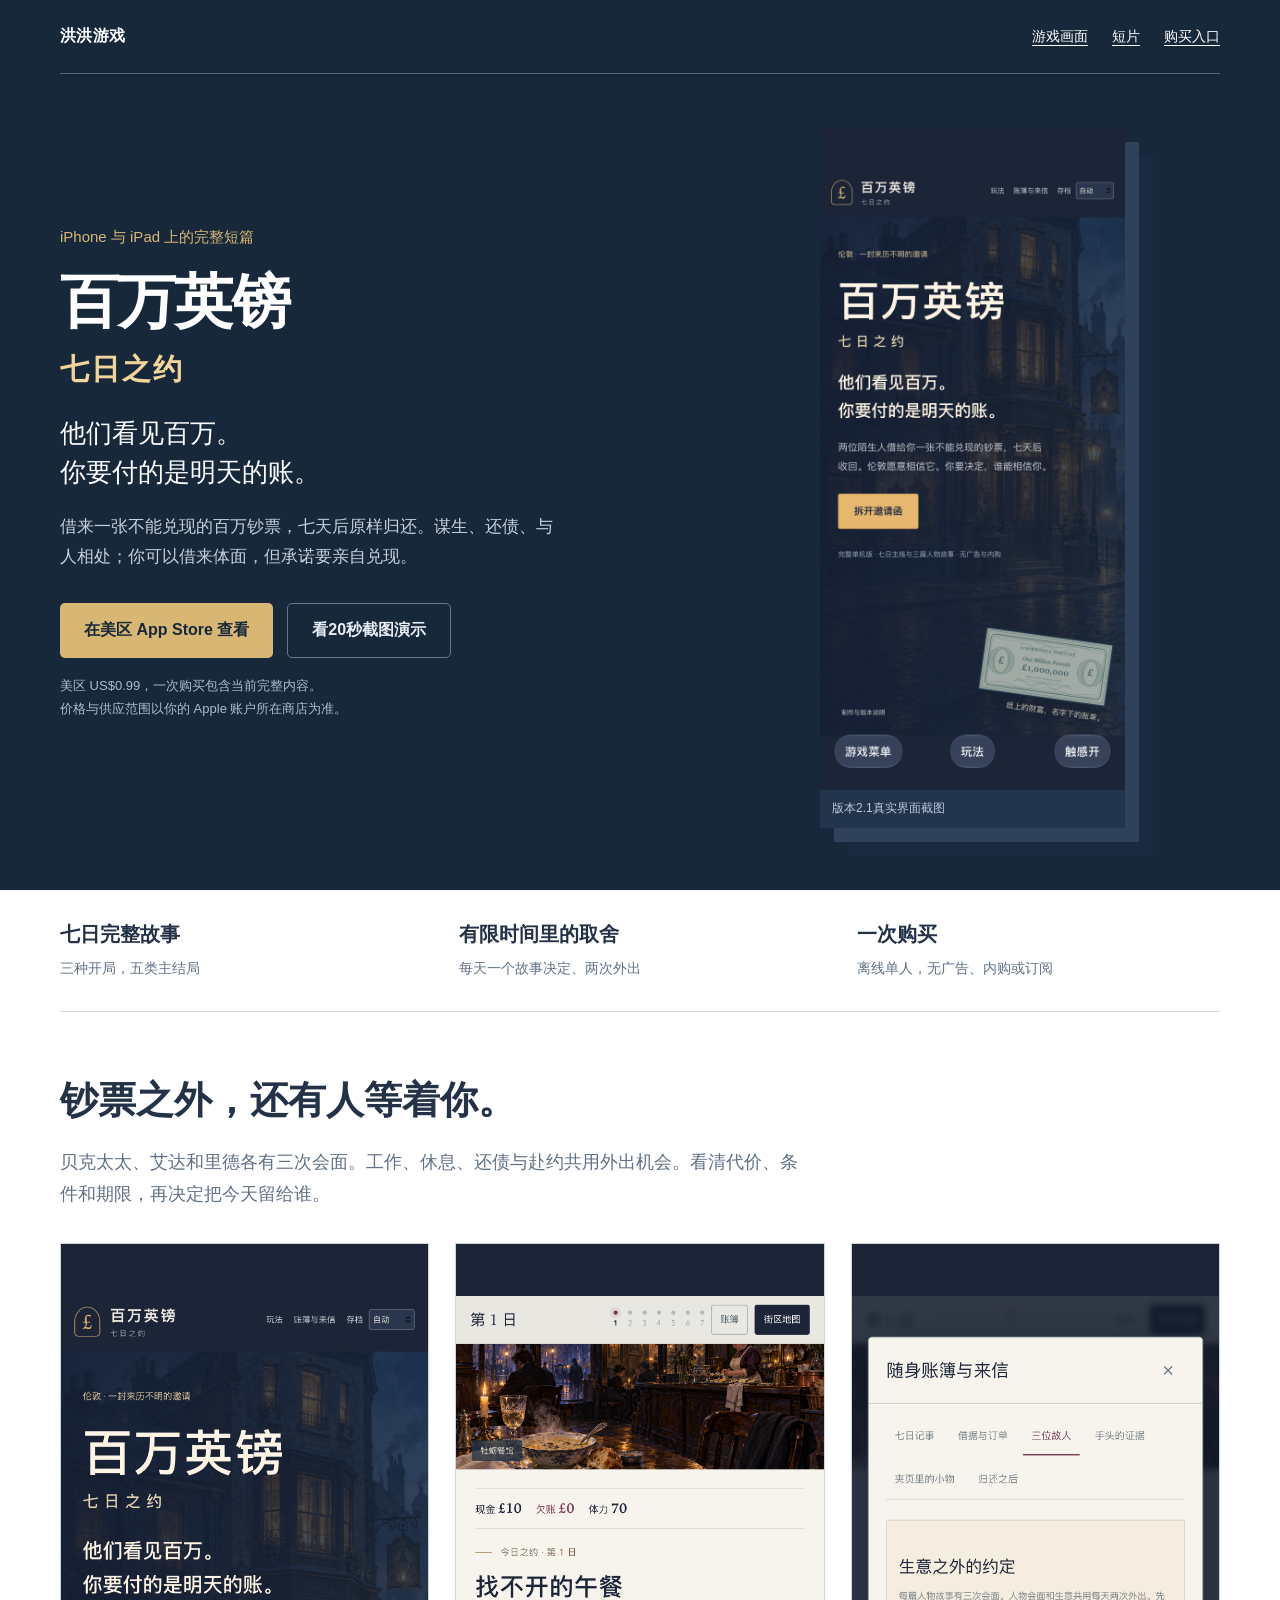
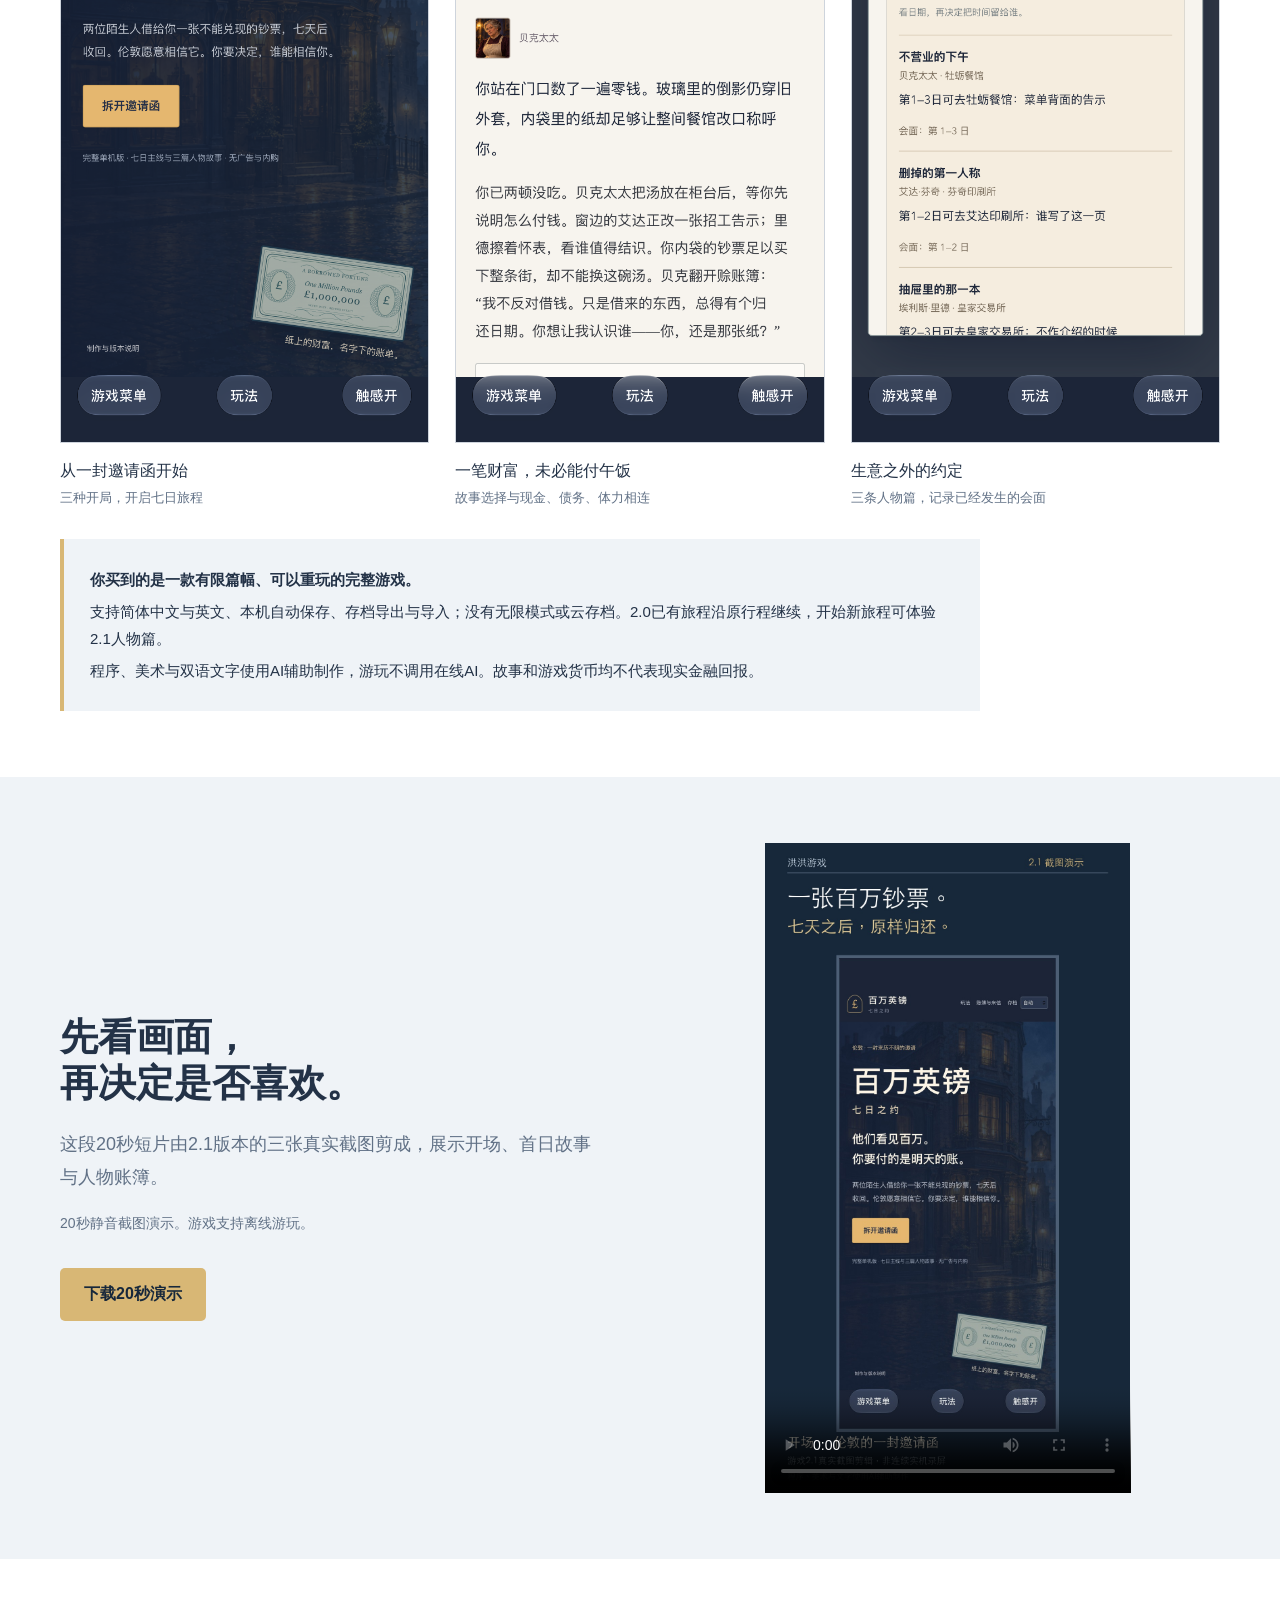
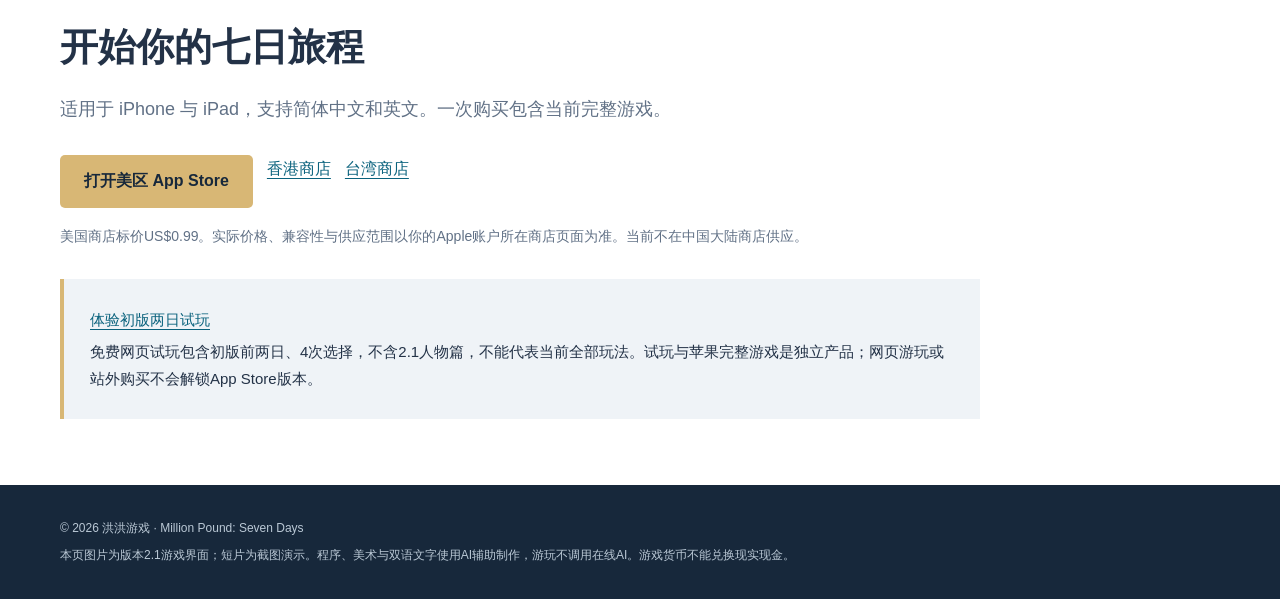
==== games/million-pound/index.html @ 84ee8b52 "Add Chinese Million Pound product page and screenshot demo" ====
<!doctype html><html lang="zh-CN"><head><meta charset="utf-8"><meta name="viewport" content="width=device-width,initial-scale=1"><meta name="description" content="百万英镑：七日之约2.1。借来一笔财富，用七天兑现承诺。完整离线买断，中英双语。"><title>百万英镑：七日之约｜七天兑现你的承诺</title><style>
:root{--ink:#17283b;--night:#22354c;--paper:#fff;--mist:#eff3f7;--gold:#d8b775;--text:#233247;--muted:#617186;--line:#cbd5df;--blue:#17627d}
*{box-sizing:border-box}html{scroll-behavior:smooth}body{margin:0;color:var(--text);font-family:"PingFang SC","Microsoft YaHei",sans-serif;line-height:1.8;background:var(--paper)}a{color:#0a627d;text-underline-offset:4px}button,a,input,summary{outline-offset:5px}button:focus-visible,a:focus-visible,input:focus-visible,summary:focus-visible{outline:3px solid #d09c31}button{cursor:pointer;font:inherit}.wrap{width:min(1160px,calc(100% - 56px));margin:auto}.mast{background:var(--ink);color:#fff}.top{display:flex;justify-content:space-between;align-items:center;padding:22px 0;border-bottom:1px solid #556375}.brand{font-weight:700;letter-spacing:.02em}.top a{color:#fff;font-size:14px;margin-left:24px}.hero{display:grid;grid-template-columns:1.1fr .9fr;align-items:center;gap:60px;padding:54px 0 62px}.hero-copy{max-width:610px}.version{font-size:15px;color:var(--gold);margin:0 0 18px}h1,h2{font-family:"Songti SC","STSong",Georgia,serif;line-height:1.2;font-weight:650}h1{font-size:clamp(42px,4.6vw,66px);letter-spacing:-.03em;margin:0 0 26px}h1 .sub{display:block;font-size:.5em;margin-top:14px;letter-spacing:.07em;color:#f1d49a}.hook{font-size:26px;line-height:1.5;max-width:19em;margin:0 0 20px}.lead{color:#c6d0db;max-width:29em;font-size:17px}.actions{display:flex;gap:14px;flex-wrap:wrap;margin:30px 0 16px}.button{display:inline-flex;align-items:center;justify-content:center;background:var(--gold);color:#17283b;padding:12px 24px;border:0;border-radius:5px;text-decoration:none;font-weight:650}.button.secondary{color:#e7edf5;background:transparent;border:1px solid #68778a}.buy-note{font-size:13px;color:#acbccd}.hero-image{justify-self:center;width:min(100%,305px);margin:0;box-shadow:14px 14px 0 #30425b,28px 28px 0 #1a2b41}.hero-image img{display:block;width:100%;height:auto}.hero-image figcaption{font-size:12px;color:#bbcad9;background:var(--night);padding:8px 12px}.summary{display:grid;grid-template-columns:repeat(3,1fr);border-bottom:1px solid var(--line);padding:26px 0;gap:36px}.summary b{font-size:20px}.summary p{margin:4px 0;color:var(--muted);font-size:14px}section{padding:66px 0}h2{font-size:38px;margin:0 0 22px}h3{font-size:20px;line-height:1.5}.intro{max-width:740px;font-size:18px;color:var(--muted)}.gallery{display:grid;grid-template-columns:repeat(3,1fr);gap:26px;margin-top:32px}.gallery figure{margin:0}.gallery img{width:100%;height:auto;display:block;border:1px solid #ced4dc}.gallery figcaption{font-size:16px;margin-top:14px}.gallery small{display:block;color:var(--muted);font-size:13px}.limits{margin-top:30px;padding:22px 26px;border-left:4px solid var(--gold);background:var(--mist);font-size:15px;max-width:920px}.limits p{margin:5px 0}.film{background:var(--mist)}.film-grid{display:grid;grid-template-columns:1fr 1fr;gap:70px;align-items:center}.film video{display:block;max-height:650px;width:auto;max-width:100%;margin:auto;background:var(--ink)}.film .button{margin-top:18px}.small{font-size:14px;color:var(--muted)}.catalog-grid{display:grid;grid-template-columns:repeat(3,1fr);gap:26px;margin-top:32px}.catalog-item{padding:0 0 24px;border-bottom:1px solid var(--line);display:flex;flex-direction:column;justify-content:space-between}.catalog-item h3{margin:12px 0 3px}.catalog-item p{font-size:14px;margin:7px 0}.catalog-item .official{font-size:12px;color:var(--muted);min-height:22px}.catalog-item footer{font-size:13px;margin-top:10px}.status{display:inline-block;padding:2px 9px;font-size:12px;border-radius:3px}.buy{background:#e3f2ed;color:#215946}.review{background:#f5eedc;color:#705218}.blocked{background:#f0e8e8;color:#804747}.muted{color:var(--muted)}.boundary{font-size:13px;color:var(--muted);margin-top:24px}.desk{background:#eef2f6;padding:0}.desk>summary{padding:30px 0;list-style:none;border-top:1px solid var(--line);border-bottom:1px solid var(--line);cursor:pointer}.desk>summary .wrap{display:flex;justify-content:space-between;align-items:center;gap:30px}.desk>summary b{font-size:22px}.desk>summary span{color:var(--muted);font-size:14px}.desk[open]>summary{background:#e4ebf1}.desk-content{padding:44px 0}.desk-content h2{font-size:30px;margin-top:36px}.tablewrap{overflow:auto}table{border-collapse:collapse;width:100%;background:#fff;font-size:14px}th{text-align:left;background:#dce5ed;padding:13px}td{padding:15px 13px;border-bottom:1px solid #d9e0e7;vertical-align:top}td p{margin:5px 0 0}td small{color:var(--muted);white-space:nowrap}input[type=checkbox]{width:20px;height:20px;accent-color:var(--blue)}.post{margin-top:30px;padding:24px;background:#fff}.post h3{margin:0 0 12px}.post-grid{display:grid;grid-template-columns:1fr 1fr;gap:25px}.copy-heading{display:flex;justify-content:space-between;align-items:center;margin-bottom:10px}.copy{font-size:13px;padding:5px 12px;background:#fff;border:1px solid #a9b9c9;border-radius:3px}.post textarea{resize:vertical;width:100%;min-height:340px;font:14px/1.7 "PingFang SC",sans-serif;border:1px solid #d3dde6;padding:15px;color:var(--text);background:#fafcfd}.downloads{display:flex;gap:16px;flex-wrap:wrap}.data-note{font-size:14px;padding:18px 22px;background:#fff;border-left:4px solid #7896b1}.site-footer{padding:28px 0;background:var(--ink);color:#bac8d5;font-size:12px}.site-footer p{margin:5px 0}.site-footer a{color:#e4c585}.toast{position:fixed;bottom:20px;left:50%;transform:translateX(-50%);background:#142337;color:#fff;padding:10px 22px;border-radius:5px;box-shadow:0 4px 20px #0003;display:none;z-index:10}
@media(max-width:850px){.hero{gap:32px}.hero-image{width:240px}.gallery{gap:16px}.catalog-grid{grid-template-columns:repeat(2,1fr)}.film-grid{gap:28px}.top a{margin-left:14px}}
@media(max-width:620px){.wrap{width:calc(100% - 34px)}.top{align-items:flex-start;gap:15px}.top nav{display:flex;gap:10px;flex-wrap:wrap;justify-content:flex-end}.top a{margin:0;font-size:12px}.brand{font-size:14px;white-space:nowrap}.hero{display:block;padding-top:36px}.hero-image{margin:32px auto 0;width:240px}.hook{font-size:23px}.summary{grid-template-columns:1fr;gap:17px;padding:23px 0}.summary div{display:flex;align-items:baseline;gap:15px}.summary b{font-size:17px;min-width:110px}.summary p{margin:0}.gallery{display:flex;overflow-x:auto;scroll-snap-type:x mandatory;padding-bottom:10px}.gallery figure{min-width:78%;scroll-snap-align:center}.film-grid{display:block}.film video{max-height:580px;margin-top:28px}.catalog-grid{grid-template-columns:1fr}.post-grid{grid-template-columns:1fr}.post{padding:17px}.desk>summary .wrap{display:block}.desk>summary span{display:block;margin-top:8px}section{padding:45px 0}h2{font-size:31px}.intro{font-size:16px}th,td{padding:11px;min-width:120px}th:first-child,td:first-child{min-width:40px}.post textarea{min-height:360px}}
@media(prefers-reduced-motion:reduce){html{scroll-behavior:auto}}
</style></head><body>
<header class="mast"><div class="wrap"><div class="top"><div class="brand">洪洪游戏</div><nav aria-label="页面导航"><a href="#story">游戏画面</a><a href="#film">短片</a><a href="#purchase">购买入口</a></nav></div><div class="hero"><div class="hero-copy"><p class="version">iPhone 与 iPad 上的完整短篇</p><h1>百万英镑<span class="sub">七日之约</span></h1><p class="hook">他们看见百万。<br>你要付的是明天的账。</p><p class="lead">借来一张不能兑现的百万钞票，七天后原样归还。谋生、还债、与人相处；你可以借来体面，但承诺要亲自兑现。</p><div class="actions"><a class="button" href="https://apps.apple.com/us/app/million-pound-seven-days/id6824125073" target="_blank" rel="noopener">在美区 App Store 查看</a><a class="button secondary" href="#film">看20秒截图演示</a></div><p class="buy-note">美区 US$0.99，一次购买包含当前完整内容。<br>价格与供应范围以你的 Apple 账户所在商店为准。</p></div><figure class="hero-image"><img src="assets/iphone-max-2.1-start-zh.png" alt="百万英镑七日之约2.1的中文开场界面"><figcaption>版本2.1真实界面截图</figcaption></figure></div></div></header>
<div class="wrap"><div class="summary"><div><b>七日完整故事</b><p>三种开局，五类主结局</p></div><div><b>有限时间里的取舍</b><p>每天一个故事决定、两次外出</p></div><div><b>一次购买</b><p>离线单人，无广告、内购或订阅</p></div></div></div>
<main><section id="story"><div class="wrap"><h2>钞票之外，还有人等着你。</h2><p class="intro">贝克太太、艾达和里德各有三次会面。工作、休息、还债与赴约共用外出机会。看清代价、条件和期限，再决定把今天留给谁。</p><div class="gallery"><figure><a href="assets/iphone-max-2.1-start-zh.png" target="_blank" rel="noopener"><img src="assets/iphone-max-2.1-start-zh.png" alt="从一封邀请函开始"></a><figcaption>从一封邀请函开始<small>三种开局，开启七日旅程</small></figcaption></figure><figure><a href="assets/iphone-max-2.1-gameplay-zh.png" target="_blank" rel="noopener"><img src="assets/iphone-max-2.1-gameplay-zh.png" alt="一笔财富，未必能付午饭"></a><figcaption>一笔财富，未必能付午饭<small>故事选择与现金、债务、体力相连</small></figcaption></figure><figure><a href="assets/iphone-max-2.1-personal-zh.png" target="_blank" rel="noopener"><img src="assets/iphone-max-2.1-personal-zh.png" alt="生意之外的约定"></a><figcaption>生意之外的约定<small>三条人物篇，记录已经发生的会面</small></figcaption></figure></div><div class="limits"><p><strong>你买到的是一款有限篇幅、可以重玩的完整游戏。</strong></p><p>支持简体中文与英文、本机自动保存、存档导出与导入；没有无限模式或云存档。2.0已有旅程沿原行程继续，开始新旅程可体验2.1人物篇。</p><p>程序、美术与双语文字使用AI辅助制作，游玩不调用在线AI。故事和游戏货币均不代表现实金融回报。</p></div></div></section>
<section class="film" id="film"><div class="wrap film-grid"><div><h2>先看画面，<br>再决定是否喜欢。</h2><p class="intro">这段20秒短片由2.1版本的三张真实截图剪成，展示开场、首日故事与人物账簿。</p><p class="small">20秒静音截图演示。游戏支持离线游玩。</p><a class="button" href="screenshot-demo.mp4" download>下载20秒演示</a></div><video controls playsinline preload="metadata" poster="assets/video-poster.jpg" aria-label="百万英镑七日之约20秒截图演示"><source src="screenshot-demo.mp4" type="video/mp4">浏览器不支持视频，可使用下载链接。</video></div></section>
<section id="purchase"><div class="wrap"><h2>开始你的七日旅程</h2><p class="intro">适用于 iPhone 与 iPad，支持简体中文和英文。一次购买包含当前完整游戏。</p><div class="actions"><a class="button" href="https://apps.apple.com/us/app/million-pound-seven-days/id6824125073" target="_blank" rel="noopener">打开美区 App Store</a><a href="https://apps.apple.com/hk/app/million-pound-seven-days/id6824125073" target="_blank" rel="noopener">香港商店</a><a href="https://apps.apple.com/tw/app/million-pound-seven-days/id6824125073" target="_blank" rel="noopener">台湾商店</a></div><p class="small">美国商店标价US$0.99。实际价格、兼容性与供应范围以你的Apple账户所在商店页面为准。当前不在中国大陆商店供应。</p><div class="limits"><p><a href="https://a3152557994-ship-it.itch.io/million-pound-seven-days" target="_blank" rel="noopener">体验初版两日试玩</a></p><p>免费网页试玩包含初版前两日、4次选择，不含2.1人物篇，不能代表当前全部玩法。试玩与苹果完整游戏是独立产品；网页游玩或站外购买不会解锁App Store版本。</p></div></div></section></main><footer class="site-footer"><div class="wrap"><p>© 2026 洪洪游戏 · Million Pound: Seven Days</p><p>本页图片为版本2.1游戏界面；短片为截图演示。程序、美术与双语文字使用AI辅助制作，游玩不调用在线AI。游戏货币不能兑换现实现金。</p></div></footer></body></html>
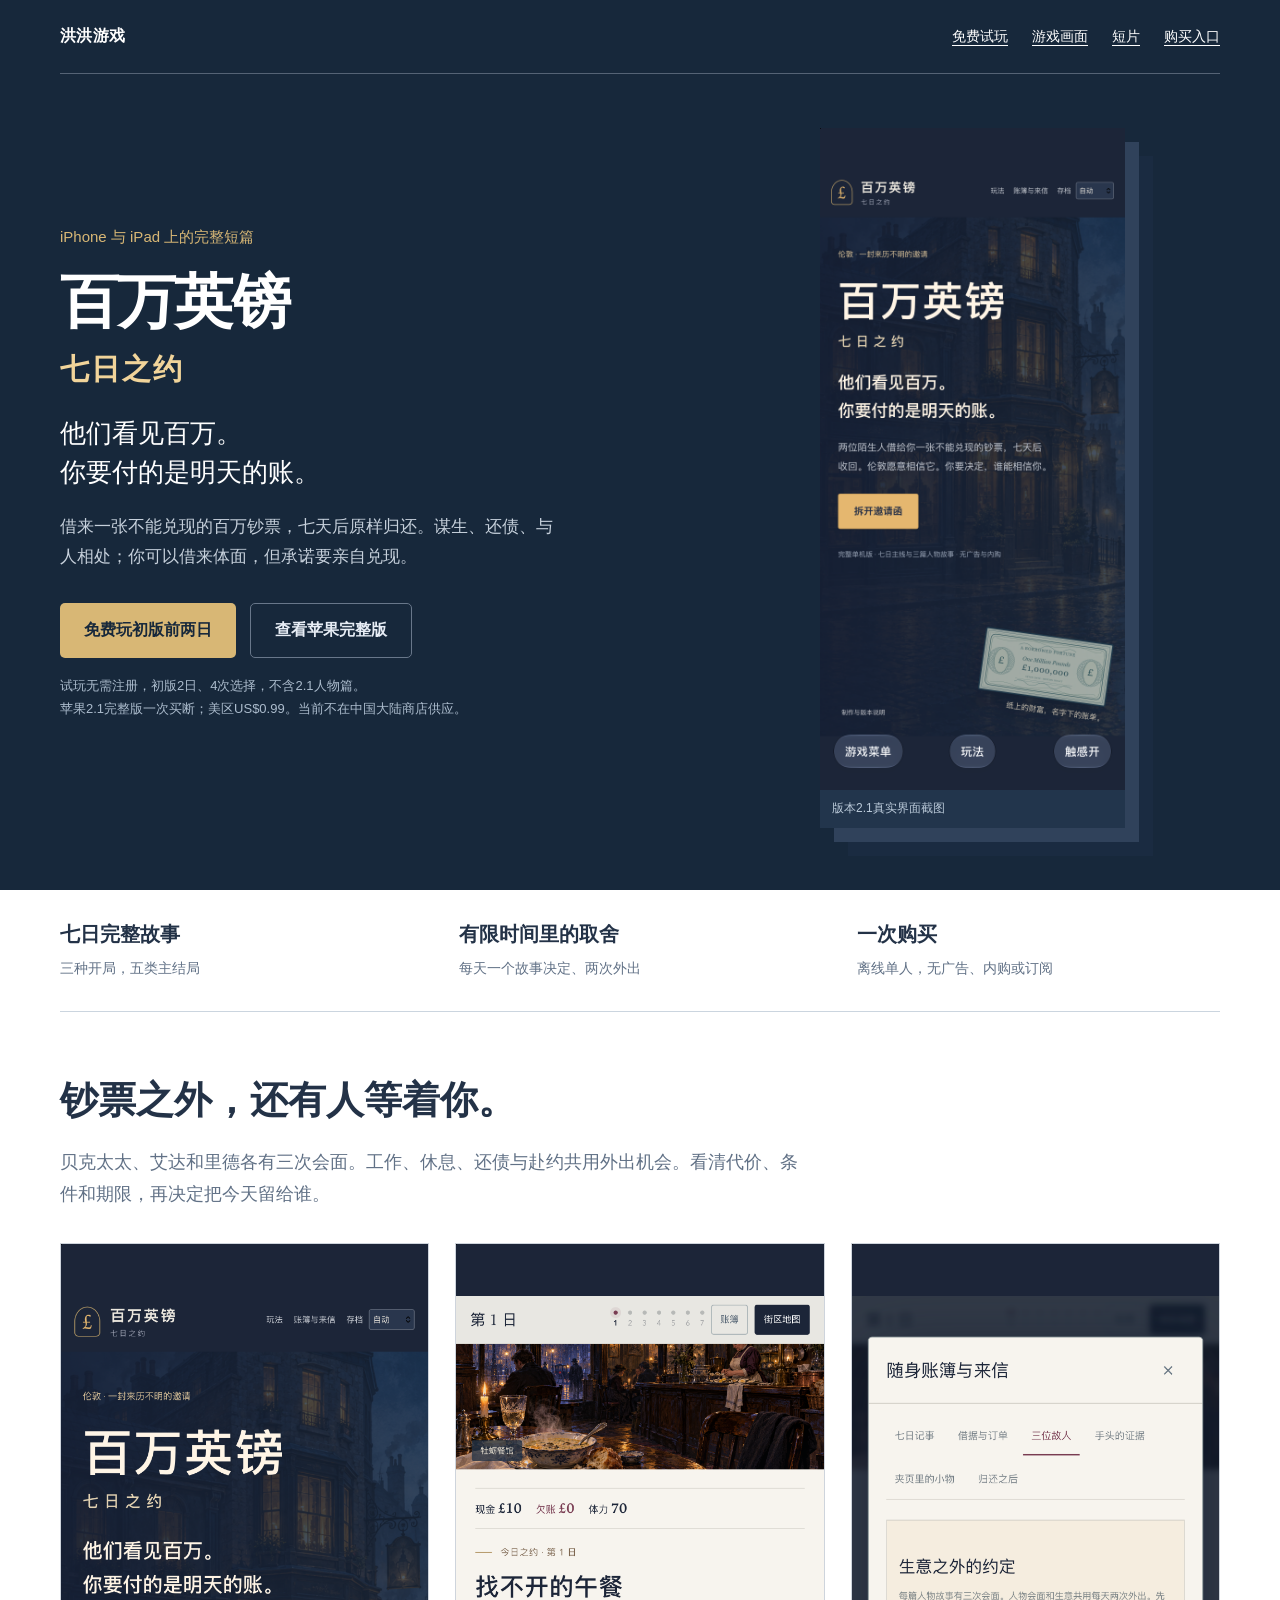
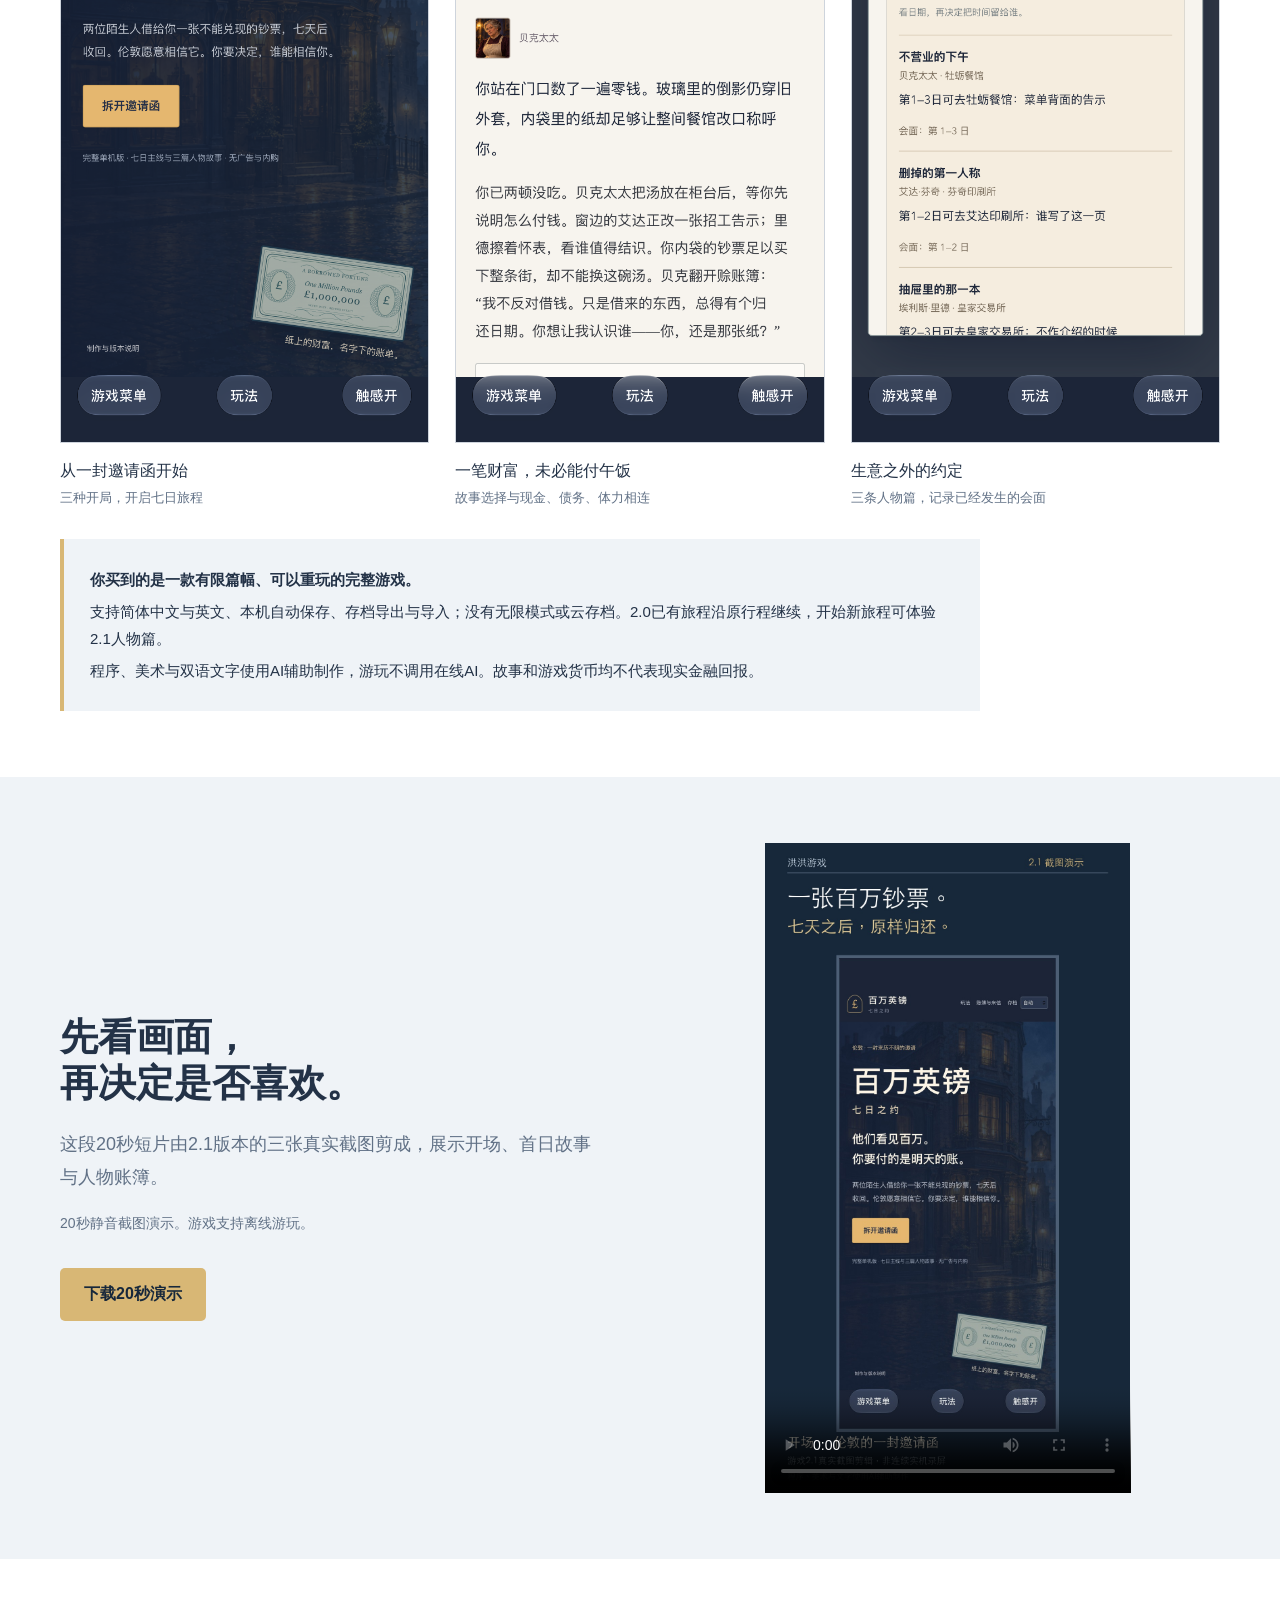
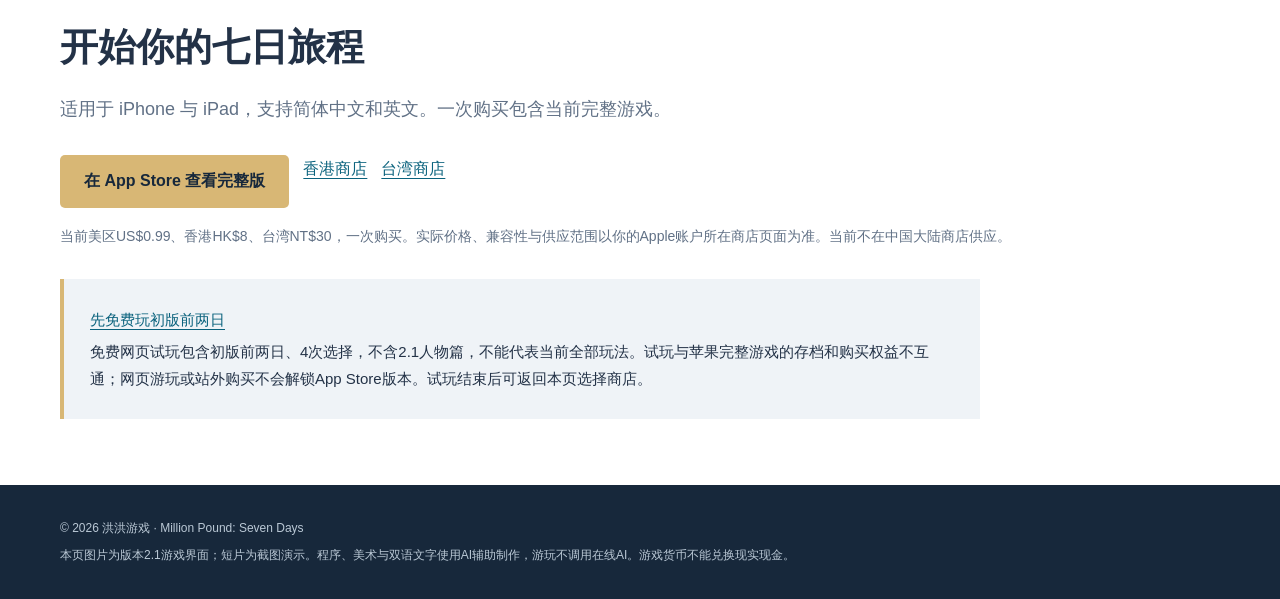
==== commit 0d6af427: "Connect limited Million Pound demo to attributed App Store purchase path" ====
--- a/games/million-pound/index.html
+++ b/games/million-pound/index.html
@@ -5,8 +5,22 @@
 @media(max-width:620px){.wrap{width:calc(100% - 34px)}.top{align-items:flex-start;gap:15px}.top nav{display:flex;gap:10px;flex-wrap:wrap;justify-content:flex-end}.top a{margin:0;font-size:12px}.brand{font-size:14px;white-space:nowrap}.hero{display:block;padding-top:36px}.hero-image{margin:32px auto 0;width:240px}.hook{font-size:23px}.summary{grid-template-columns:1fr;gap:17px;padding:23px 0}.summary div{display:flex;align-items:baseline;gap:15px}.summary b{font-size:17px;min-width:110px}.summary p{margin:0}.gallery{display:flex;overflow-x:auto;scroll-snap-type:x mandatory;padding-bottom:10px}.gallery figure{min-width:78%;scroll-snap-align:center}.film-grid{display:block}.film video{max-height:580px;margin-top:28px}.catalog-grid{grid-template-columns:1fr}.post-grid{grid-template-columns:1fr}.post{padding:17px}.desk>summary .wrap{display:block}.desk>summary span{display:block;margin-top:8px}section{padding:45px 0}h2{font-size:31px}.intro{font-size:16px}th,td{padding:11px;min-width:120px}th:first-child,td:first-child{min-width:40px}.post textarea{min-height:360px}}
 @media(prefers-reduced-motion:reduce){html{scroll-behavior:auto}}
 </style></head><body>
-<header class="mast"><div class="wrap"><div class="top"><div class="brand">洪洪游戏</div><nav aria-label="页面导航"><a href="#story">游戏画面</a><a href="#film">短片</a><a href="#purchase">购买入口</a></nav></div><div class="hero"><div class="hero-copy"><p class="version">iPhone 与 iPad 上的完整短篇</p><h1>百万英镑<span class="sub">七日之约</span></h1><p class="hook">他们看见百万。<br>你要付的是明天的账。</p><p class="lead">借来一张不能兑现的百万钞票，七天后原样归还。谋生、还债、与人相处；你可以借来体面，但承诺要亲自兑现。</p><div class="actions"><a class="button" href="https://apps.apple.com/us/app/million-pound-seven-days/id6824125073" target="_blank" rel="noopener">在美区 App Store 查看</a><a class="button secondary" href="#film">看20秒截图演示</a></div><p class="buy-note">美区 US$0.99，一次购买包含当前完整内容。<br>价格与供应范围以你的 Apple 账户所在商店为准。</p></div><figure class="hero-image"><img src="assets/iphone-max-2.1-start-zh.png" alt="百万英镑七日之约2.1的中文开场界面"><figcaption>版本2.1真实界面截图</figcaption></figure></div></div></header>
+<header class="mast"><div class="wrap"><div class="top"><div class="brand">洪洪游戏</div><nav aria-label="页面导航"><a data-demo href="demo/">免费试玩</a><a href="#story">游戏画面</a><a href="#film">短片</a><a href="#purchase">购买入口</a></nav></div><div class="hero"><div class="hero-copy"><p class="version">iPhone 与 iPad 上的完整短篇</p><h1>百万英镑<span class="sub">七日之约</span></h1><p class="hook">他们看见百万。<br>你要付的是明天的账。</p><p class="lead">借来一张不能兑现的百万钞票，七天后原样归还。谋生、还债、与人相处；你可以借来体面，但承诺要亲自兑现。</p><div class="actions"><a class="button" data-demo href="demo/">免费玩初版前两日</a><a class="button secondary" href="#purchase">查看苹果完整版</a></div><p class="buy-note">试玩无需注册，初版2日、4次选择，不含2.1人物篇。<br>苹果2.1完整版一次买断；美区US$0.99。当前不在中国大陆商店供应。</p></div><figure class="hero-image"><img src="assets/iphone-max-2.1-start-zh.png" alt="百万英镑七日之约2.1的中文开场界面"><figcaption>版本2.1真实界面截图</figcaption></figure></div></div></header>
 <div class="wrap"><div class="summary"><div><b>七日完整故事</b><p>三种开局，五类主结局</p></div><div><b>有限时间里的取舍</b><p>每天一个故事决定、两次外出</p></div><div><b>一次购买</b><p>离线单人，无广告、内购或订阅</p></div></div></div>
-<main><section id="story"><div class="wrap"><h2>钞票之外，还有人等着你。</h2><p class="intro">贝克太太、艾达和里德各有三次会面。工作、休息、还债与赴约共用外出机会。看清代价、条件和期限，再决定把今天留给谁。</p><div class="gallery"><figure><a href="assets/iphone-max-2.1-start-zh.png" target="_blank" rel="noopener"><img src="assets/iphone-max-2.1-start-zh.png" alt="从一封邀请函开始"></a><figcaption>从一封邀请函开始<small>三种开局，开启七日旅程</small></figcaption></figure><figure><a href="assets/iphone-max-2.1-gameplay-zh.png" target="_blank" rel="noopener"><img src="assets/iphone-max-2.1-gameplay-zh.png" alt="一笔财富，未必能付午饭"></a><figcaption>一笔财富，未必能付午饭<small>故事选择与现金、债务、体力相连</small></figcaption></figure><figure><a href="assets/iphone-max-2.1-personal-zh.png" target="_blank" rel="noopener"><img src="assets/iphone-max-2.1-personal-zh.png" alt="生意之外的约定"></a><figcaption>生意之外的约定<small>三条人物篇，记录已经发生的会面</small></figcaption></figure></div><div class="limits"><p><strong>你买到的是一款有限篇幅、可以重玩的完整游戏。</strong></p><p>支持简体中文与英文、本机自动保存、存档导出与导入；没有无限模式或云存档。2.0已有旅程沿原行程继续，开始新旅程可体验2.1人物篇。</p><p>程序、美术与双语文字使用AI辅助制作，游玩不调用在线AI。故事和游戏货币均不代表现实金融回报。</p></div></div></section>
+<main><section id="story"><div class="wrap"><h2>钞票之外，还有人等着你。</h2><p class="intro">贝克太太、艾达和里德各有三次会面。工作、休息、还债与赴约共用外出机会。看清代价、条件和期限，再决定把今天留给谁。</p><div class="gallery"><figure><a href="assets/iphone-max-2.1-start-zh.png" target="_blank" rel="noopener"><img src="assets/iphone-max-2.1-start-zh.png" alt="从一封邀请函开始"></a><figcaption>从一封邀请函开始<small>三种开局，开启七日旅程</small></figcaption></figure><figure><a href="assets/iphone-max-2.1-gameplay-zh.png" target="_blank" rel="noopener"><img loading="lazy" decoding="async" src="assets/iphone-max-2.1-gameplay-zh.png" alt="一笔财富，未必能付午饭"></a><figcaption>一笔财富，未必能付午饭<small>故事选择与现金、债务、体力相连</small></figcaption></figure><figure><a href="assets/iphone-max-2.1-personal-zh.png" target="_blank" rel="noopener"><img loading="lazy" decoding="async" src="assets/iphone-max-2.1-personal-zh.png" alt="生意之外的约定"></a><figcaption>生意之外的约定<small>三条人物篇，记录已经发生的会面</small></figcaption></figure></div><div class="limits"><p><strong>你买到的是一款有限篇幅、可以重玩的完整游戏。</strong></p><p>支持简体中文与英文、本机自动保存、存档导出与导入；没有无限模式或云存档。2.0已有旅程沿原行程继续，开始新旅程可体验2.1人物篇。</p><p>程序、美术与双语文字使用AI辅助制作，游玩不调用在线AI。故事和游戏货币均不代表现实金融回报。</p></div></div></section>
 <section class="film" id="film"><div class="wrap film-grid"><div><h2>先看画面，<br>再决定是否喜欢。</h2><p class="intro">这段20秒短片由2.1版本的三张真实截图剪成，展示开场、首日故事与人物账簿。</p><p class="small">20秒静音截图演示。游戏支持离线游玩。</p><a class="button" href="screenshot-demo.mp4" download>下载20秒演示</a></div><video controls playsinline preload="metadata" poster="assets/video-poster.jpg" aria-label="百万英镑七日之约20秒截图演示"><source src="screenshot-demo.mp4" type="video/mp4">浏览器不支持视频，可使用下载链接。</video></div></section>
-<section id="purchase"><div class="wrap"><h2>开始你的七日旅程</h2><p class="intro">适用于 iPhone 与 iPad，支持简体中文和英文。一次购买包含当前完整游戏。</p><div class="actions"><a class="button" href="https://apps.apple.com/us/app/million-pound-seven-days/id6824125073" target="_blank" rel="noopener">打开美区 App Store</a><a href="https://apps.apple.com/hk/app/million-pound-seven-days/id6824125073" target="_blank" rel="noopener">香港商店</a><a href="https://apps.apple.com/tw/app/million-pound-seven-days/id6824125073" target="_blank" rel="noopener">台湾商店</a></div><p class="small">美国商店标价US$0.99。实际价格、兼容性与供应范围以你的Apple账户所在商店页面为准。当前不在中国大陆商店供应。</p><div class="limits"><p><a href="https://a3152557994-ship-it.itch.io/million-pound-seven-days" target="_blank" rel="noopener">体验初版两日试玩</a></p><p>免费网页试玩包含初版前两日、4次选择，不含2.1人物篇，不能代表当前全部玩法。试玩与苹果完整游戏是独立产品；网页游玩或站外购买不会解锁App Store版本。</p></div></div></section></main><footer class="site-footer"><div class="wrap"><p>© 2026 洪洪游戏 · Million Pound: Seven Days</p><p>本页图片为版本2.1游戏界面；短片为截图演示。程序、美术与双语文字使用AI辅助制作，游玩不调用在线AI。游戏货币不能兑换现实现金。</p></div></footer></body></html>+<section id="purchase"><div class="wrap"><h2>开始你的七日旅程</h2><p class="intro">适用于 iPhone 与 iPad，支持简体中文和英文。一次购买包含当前完整游戏。</p><div class="actions"><a class="button" data-store href="https://apps.apple.com/app/apple-store/id6824125073?pt=129492798&amp;ct=million-web-20261028&amp;mt=8" target="_blank" rel="noopener">在 App Store 查看完整版</a><a data-store href="https://apps.apple.com/hk/app/million-pound-seven-days/id6824125073?pt=129492798&amp;ct=million-web-20261028&amp;mt=8" target="_blank" rel="noopener">香港商店</a><a data-store href="https://apps.apple.com/tw/app/million-pound-seven-days/id6824125073?pt=129492798&amp;ct=million-web-20261028&amp;mt=8" target="_blank" rel="noopener">台湾商店</a></div><p class="small">当前美区US$0.99、香港HK$8、台湾NT$30，一次购买。实际价格、兼容性与供应范围以你的Apple账户所在商店页面为准。当前不在中国大陆商店供应。</p><div class="limits"><p><a data-demo href="demo/">先免费玩初版前两日</a></p><p>免费网页试玩包含初版前两日、4次选择，不含2.1人物篇，不能代表当前全部玩法。试玩与苹果完整游戏的存档和购买权益不互通；网页游玩或站外购买不会解锁App Store版本。试玩结束后可返回本页选择商店。</p></div></div></section></main><footer class="site-footer"><div class="wrap"><p>© 2026 洪洪游戏 · Million Pound: Seven Days</p><p>本页图片为版本2.1游戏界面；短片为截图演示。程序、美术与双语文字使用AI辅助制作，游玩不调用在线AI。游戏货币不能兑换现实现金。</p></div></footer><script>
+// Only a named public placement is carried through the trial; no cookies or visitor identifiers.
+(() => {
+  const isIndienova = new URLSearchParams(location.search).get('src') === 'indienova';
+  const campaign = isIndienova ? 'million-indienova-20261028' : 'million-web-20261028';
+  document.querySelectorAll('a[data-store]').forEach(link => {
+    const destination = new URL(link.href);
+    destination.searchParams.set('ct', campaign);
+    link.href = destination.toString();
+  });
+  if (isIndienova) document.querySelectorAll('a[data-demo]').forEach(link => {
+    link.href = 'demo/?src=indienova';
+  });
+})();
+</script></body></html>
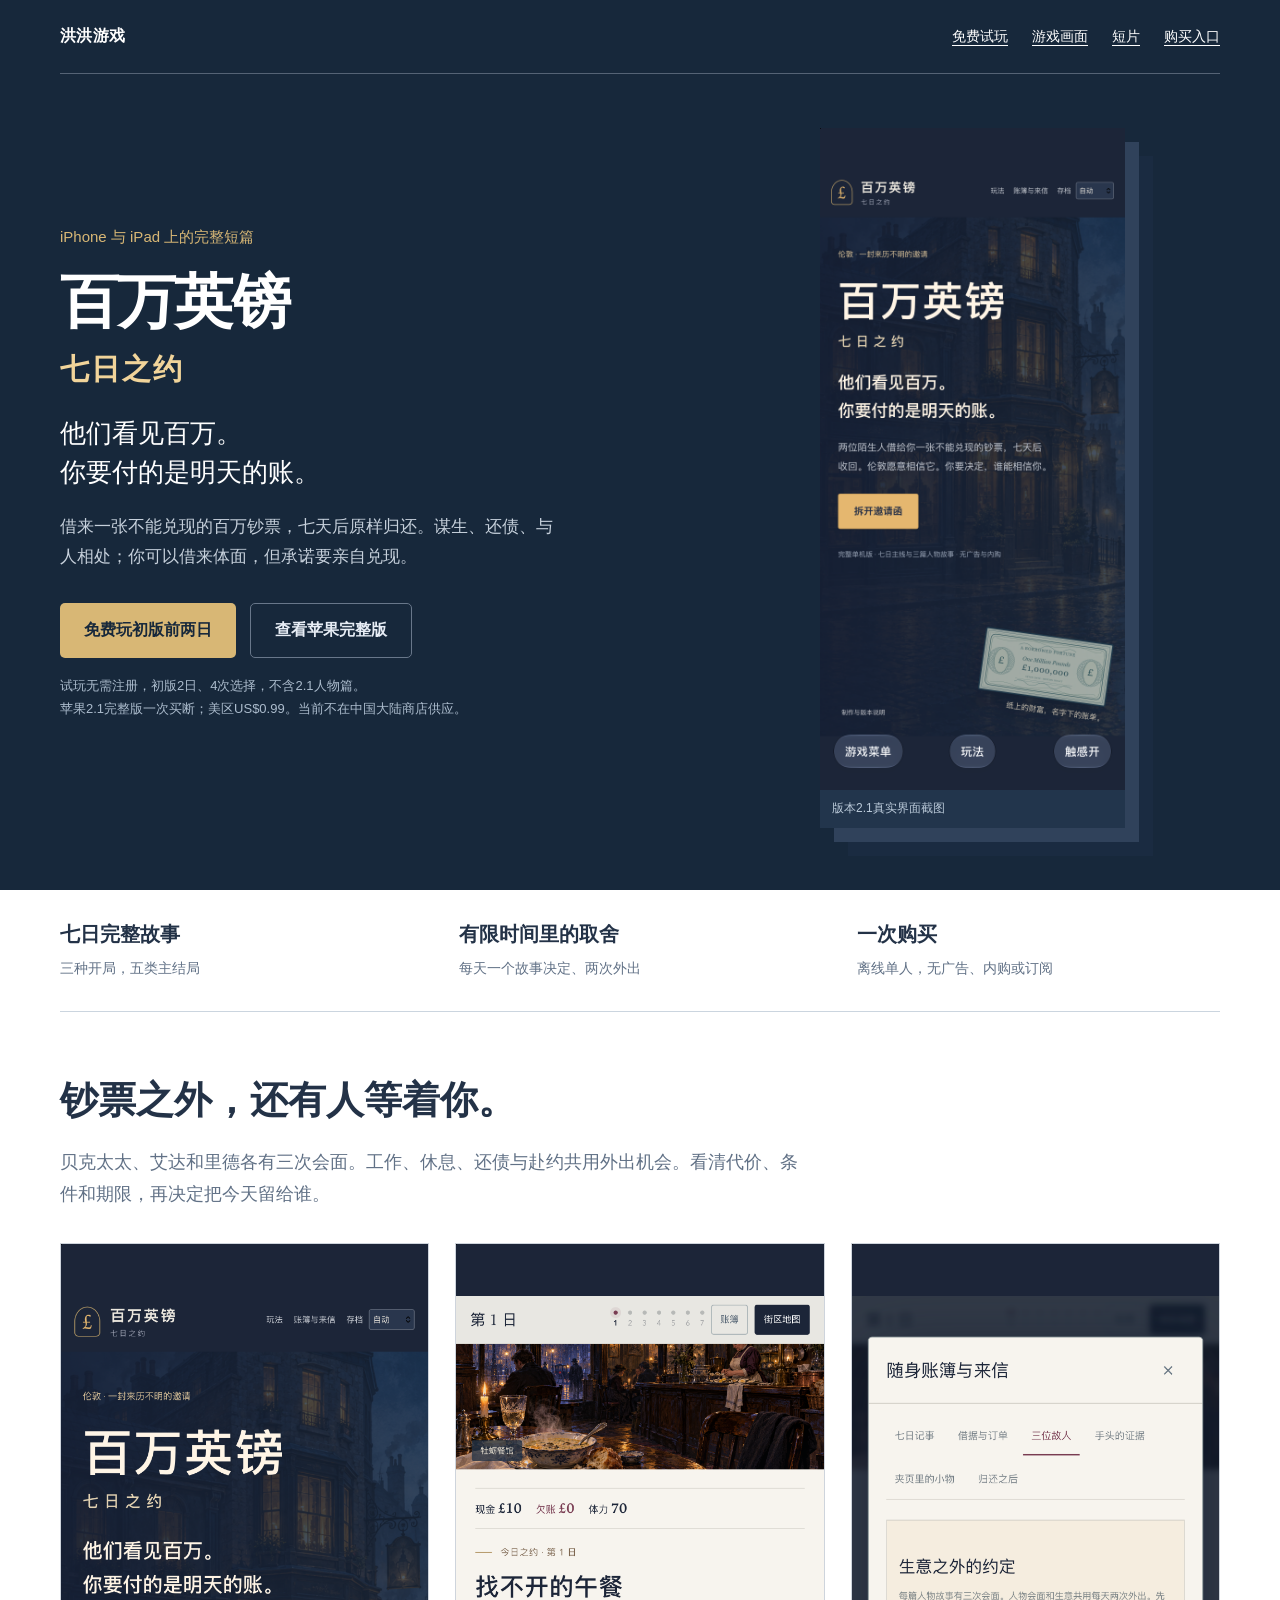
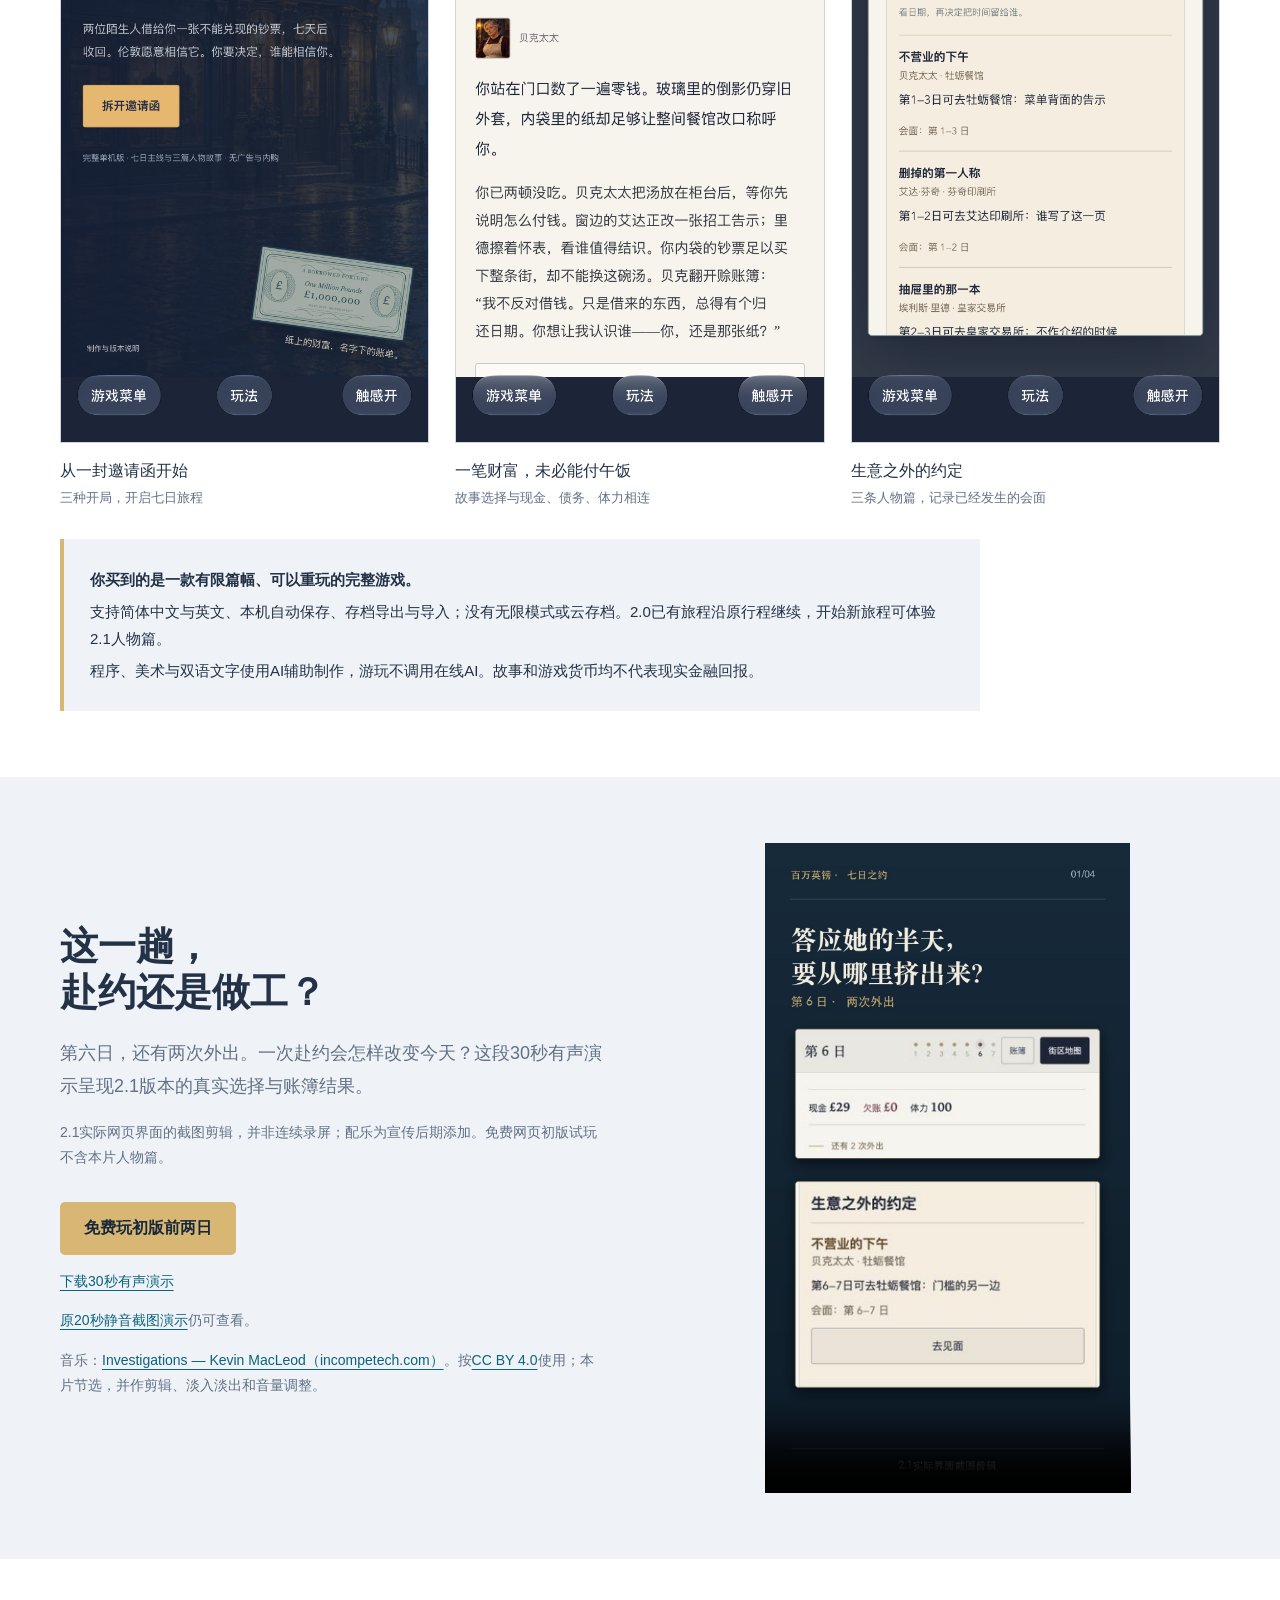
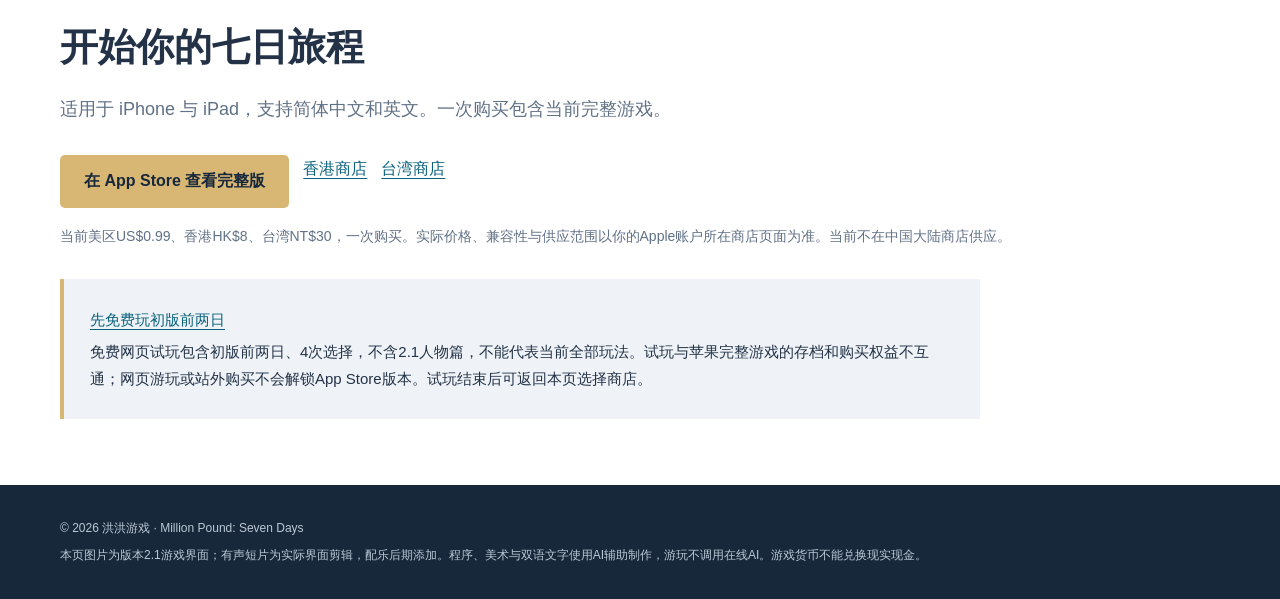
==== commit 472eec57: "新增百万英镑有声界面演示与配乐署名" ====
--- a/games/million-pound/index.html
+++ b/games/million-pound/index.html
@@ -8,8 +8,8 @@
 <header class="mast"><div class="wrap"><div class="top"><div class="brand">洪洪游戏</div><nav aria-label="页面导航"><a data-demo href="demo/">免费试玩</a><a href="#story">游戏画面</a><a href="#film">短片</a><a href="#purchase">购买入口</a></nav></div><div class="hero"><div class="hero-copy"><p class="version">iPhone 与 iPad 上的完整短篇</p><h1>百万英镑<span class="sub">七日之约</span></h1><p class="hook">他们看见百万。<br>你要付的是明天的账。</p><p class="lead">借来一张不能兑现的百万钞票，七天后原样归还。谋生、还债、与人相处；你可以借来体面，但承诺要亲自兑现。</p><div class="actions"><a class="button" data-demo href="demo/">免费玩初版前两日</a><a class="button secondary" href="#purchase">查看苹果完整版</a></div><p class="buy-note">试玩无需注册，初版2日、4次选择，不含2.1人物篇。<br>苹果2.1完整版一次买断；美区US$0.99。当前不在中国大陆商店供应。</p></div><figure class="hero-image"><img src="assets/iphone-max-2.1-start-zh.png" alt="百万英镑七日之约2.1的中文开场界面"><figcaption>版本2.1真实界面截图</figcaption></figure></div></div></header>
 <div class="wrap"><div class="summary"><div><b>七日完整故事</b><p>三种开局，五类主结局</p></div><div><b>有限时间里的取舍</b><p>每天一个故事决定、两次外出</p></div><div><b>一次购买</b><p>离线单人，无广告、内购或订阅</p></div></div></div>
 <main><section id="story"><div class="wrap"><h2>钞票之外，还有人等着你。</h2><p class="intro">贝克太太、艾达和里德各有三次会面。工作、休息、还债与赴约共用外出机会。看清代价、条件和期限，再决定把今天留给谁。</p><div class="gallery"><figure><a href="assets/iphone-max-2.1-start-zh.png" target="_blank" rel="noopener"><img src="assets/iphone-max-2.1-start-zh.png" alt="从一封邀请函开始"></a><figcaption>从一封邀请函开始<small>三种开局，开启七日旅程</small></figcaption></figure><figure><a href="assets/iphone-max-2.1-gameplay-zh.png" target="_blank" rel="noopener"><img loading="lazy" decoding="async" src="assets/iphone-max-2.1-gameplay-zh.png" alt="一笔财富，未必能付午饭"></a><figcaption>一笔财富，未必能付午饭<small>故事选择与现金、债务、体力相连</small></figcaption></figure><figure><a href="assets/iphone-max-2.1-personal-zh.png" target="_blank" rel="noopener"><img loading="lazy" decoding="async" src="assets/iphone-max-2.1-personal-zh.png" alt="生意之外的约定"></a><figcaption>生意之外的约定<small>三条人物篇，记录已经发生的会面</small></figcaption></figure></div><div class="limits"><p><strong>你买到的是一款有限篇幅、可以重玩的完整游戏。</strong></p><p>支持简体中文与英文、本机自动保存、存档导出与导入；没有无限模式或云存档。2.0已有旅程沿原行程继续，开始新旅程可体验2.1人物篇。</p><p>程序、美术与双语文字使用AI辅助制作，游玩不调用在线AI。故事和游戏货币均不代表现实金融回报。</p></div></div></section>
-<section class="film" id="film"><div class="wrap film-grid"><div><h2>先看画面，<br>再决定是否喜欢。</h2><p class="intro">这段20秒短片由2.1版本的三张真实截图剪成，展示开场、首日故事与人物账簿。</p><p class="small">20秒静音截图演示。游戏支持离线游玩。</p><a class="button" href="screenshot-demo.mp4" download>下载20秒演示</a></div><video controls playsinline preload="metadata" poster="assets/video-poster.jpg" aria-label="百万英镑七日之约20秒截图演示"><source src="screenshot-demo.mp4" type="video/mp4">浏览器不支持视频，可使用下载链接。</video></div></section>
-<section id="purchase"><div class="wrap"><h2>开始你的七日旅程</h2><p class="intro">适用于 iPhone 与 iPad，支持简体中文和英文。一次购买包含当前完整游戏。</p><div class="actions"><a class="button" data-store href="https://apps.apple.com/app/apple-store/id6824125073?pt=129492798&amp;ct=million-web-20261028&amp;mt=8" target="_blank" rel="noopener">在 App Store 查看完整版</a><a data-store href="https://apps.apple.com/hk/app/million-pound-seven-days/id6824125073?pt=129492798&amp;ct=million-web-20261028&amp;mt=8" target="_blank" rel="noopener">香港商店</a><a data-store href="https://apps.apple.com/tw/app/million-pound-seven-days/id6824125073?pt=129492798&amp;ct=million-web-20261028&amp;mt=8" target="_blank" rel="noopener">台湾商店</a></div><p class="small">当前美区US$0.99、香港HK$8、台湾NT$30，一次购买。实际价格、兼容性与供应范围以你的Apple账户所在商店页面为准。当前不在中国大陆商店供应。</p><div class="limits"><p><a data-demo href="demo/">先免费玩初版前两日</a></p><p>免费网页试玩包含初版前两日、4次选择，不含2.1人物篇，不能代表当前全部玩法。试玩与苹果完整游戏的存档和购买权益不互通；网页游玩或站外购买不会解锁App Store版本。试玩结束后可返回本页选择商店。</p></div></div></section></main><footer class="site-footer"><div class="wrap"><p>© 2026 洪洪游戏 · Million Pound: Seven Days</p><p>本页图片为版本2.1游戏界面；短片为截图演示。程序、美术与双语文字使用AI辅助制作，游玩不调用在线AI。游戏货币不能兑换现实现金。</p></div></footer><script>
+<section class="film" id="film"><div class="wrap film-grid"><div><h2>这一趟，<br>赴约还是做工？</h2><p class="intro">第六日，还有两次外出。一次赴约会怎样改变今天？这段30秒有声演示呈现2.1版本的真实选择与账簿结果。</p><p class="small">2.1实际网页界面的截图剪辑，并非连续录屏；配乐为宣传后期添加。免费网页初版试玩不含本片人物篇。</p><a class="button" data-demo href="demo/">免费玩初版前两日</a><p class="small"><a href="appointment-demo.mp4" download>下载30秒有声演示</a></p><p class="small"><a href="screenshot-demo.mp4">原20秒静音截图演示</a>仍可查看。</p><p class="small">音乐：<a href="https://incompetech.com/music/royalty-free/index.html?isrc=USUAN1100646" target="_blank" rel="noopener">Investigations — Kevin MacLeod（incompetech.com）</a>。按<a href="https://creativecommons.org/licenses/by/4.0/" target="_blank" rel="noopener">CC BY 4.0</a>使用；本片节选，并作剪辑、淡入淡出和音量调整。</p></div><video controls playsinline preload="metadata" poster="assets/appointment-poster.jpg" aria-label="百万英镑七日之约：赴约选择与结果，30秒有声界面演示"><source src="appointment-demo.mp4" type="video/mp4">浏览器不支持视频，可使用下载链接。</video></div></section>
+<section id="purchase"><div class="wrap"><h2>开始你的七日旅程</h2><p class="intro">适用于 iPhone 与 iPad，支持简体中文和英文。一次购买包含当前完整游戏。</p><div class="actions"><a class="button" data-store href="https://apps.apple.com/app/apple-store/id6824125073?pt=129492798&amp;ct=million-web-20261028&amp;mt=8" target="_blank" rel="noopener">在 App Store 查看完整版</a><a data-store href="https://apps.apple.com/hk/app/million-pound-seven-days/id6824125073?pt=129492798&amp;ct=million-web-20261028&amp;mt=8" target="_blank" rel="noopener">香港商店</a><a data-store href="https://apps.apple.com/tw/app/million-pound-seven-days/id6824125073?pt=129492798&amp;ct=million-web-20261028&amp;mt=8" target="_blank" rel="noopener">台湾商店</a></div><p class="small">当前美区US$0.99、香港HK$8、台湾NT$30，一次购买。实际价格、兼容性与供应范围以你的Apple账户所在商店页面为准。当前不在中国大陆商店供应。</p><div class="limits"><p><a data-demo href="demo/">先免费玩初版前两日</a></p><p>免费网页试玩包含初版前两日、4次选择，不含2.1人物篇，不能代表当前全部玩法。试玩与苹果完整游戏的存档和购买权益不互通；网页游玩或站外购买不会解锁App Store版本。试玩结束后可返回本页选择商店。</p></div></div></section></main><footer class="site-footer"><div class="wrap"><p>© 2026 洪洪游戏 · Million Pound: Seven Days</p><p>本页图片为版本2.1游戏界面；有声短片为实际界面剪辑，配乐后期添加。程序、美术与双语文字使用AI辅助制作，游玩不调用在线AI。游戏货币不能兑换现实现金。</p></div></footer><script>
 // Only a named public placement is carried through the trial; no cookies or visitor identifiers.
 (() => {
   const isIndienova = new URLSearchParams(location.search).get('src') === 'indienova';
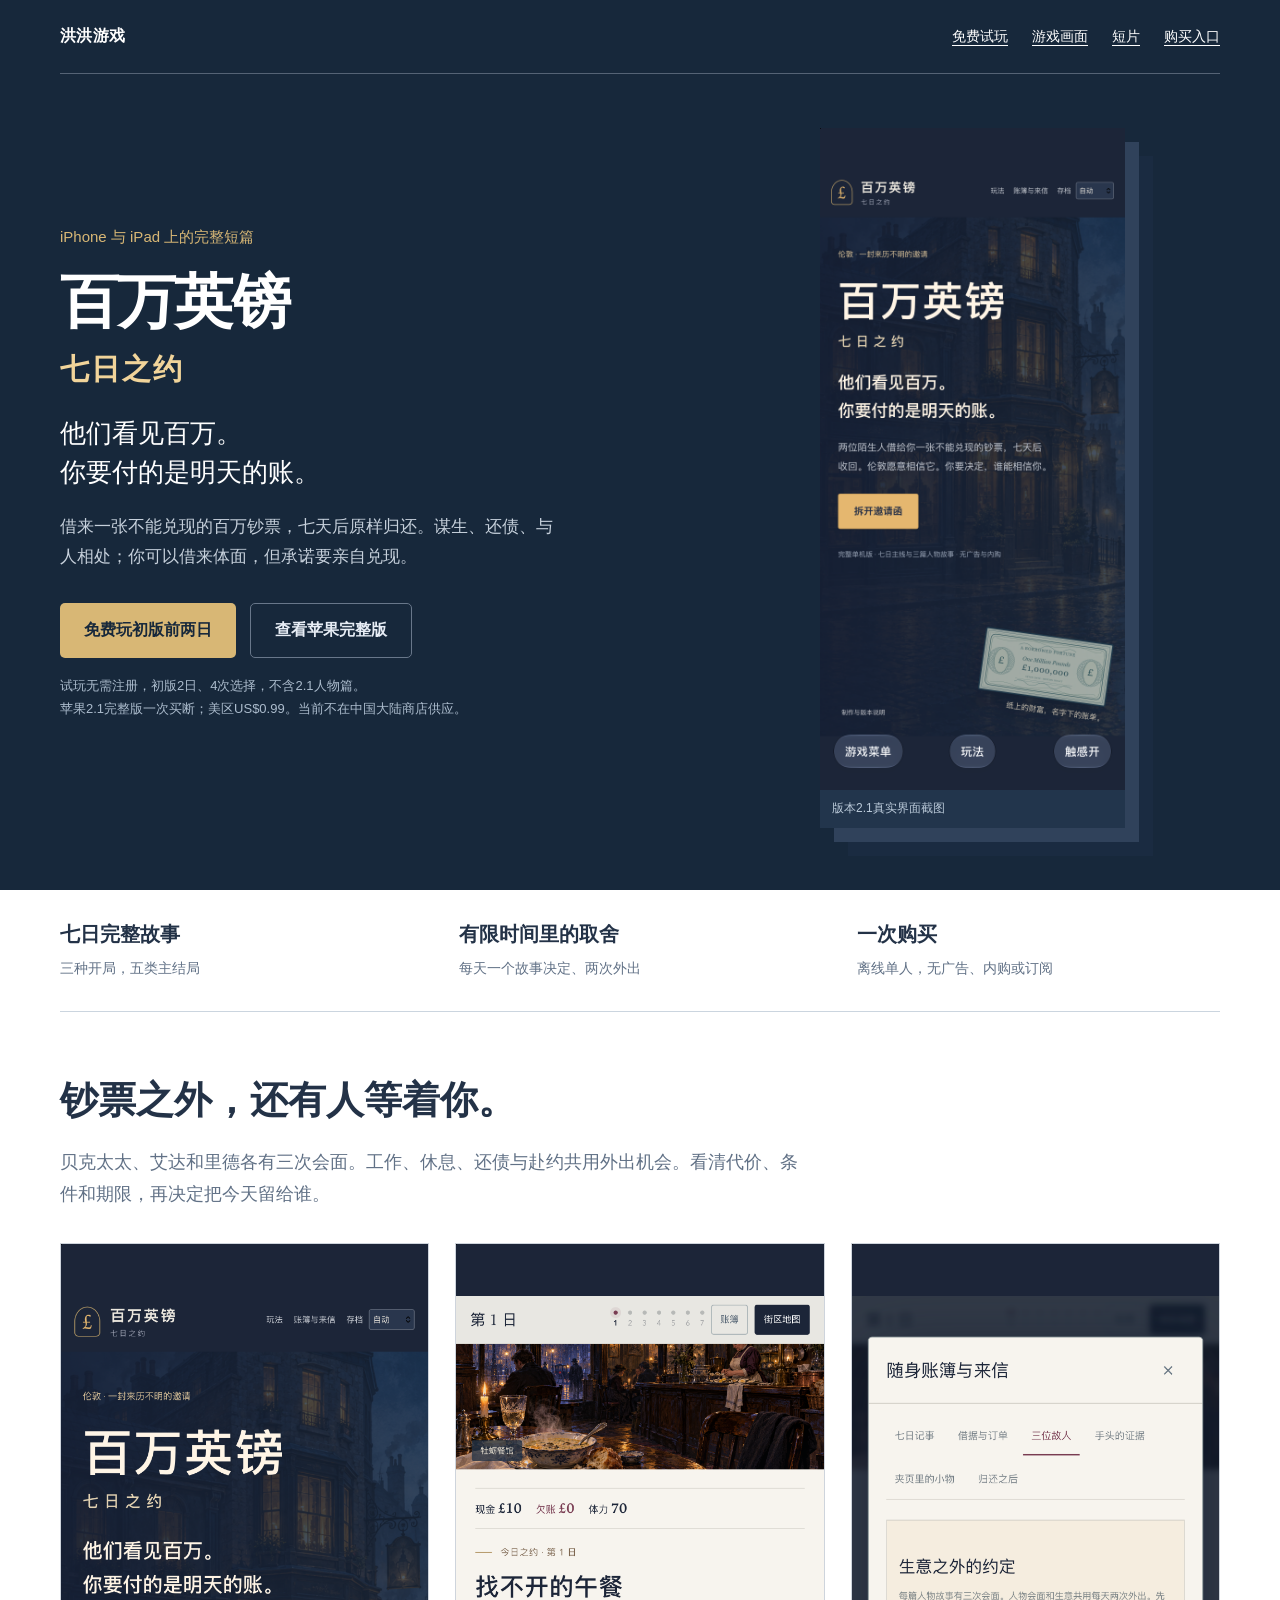
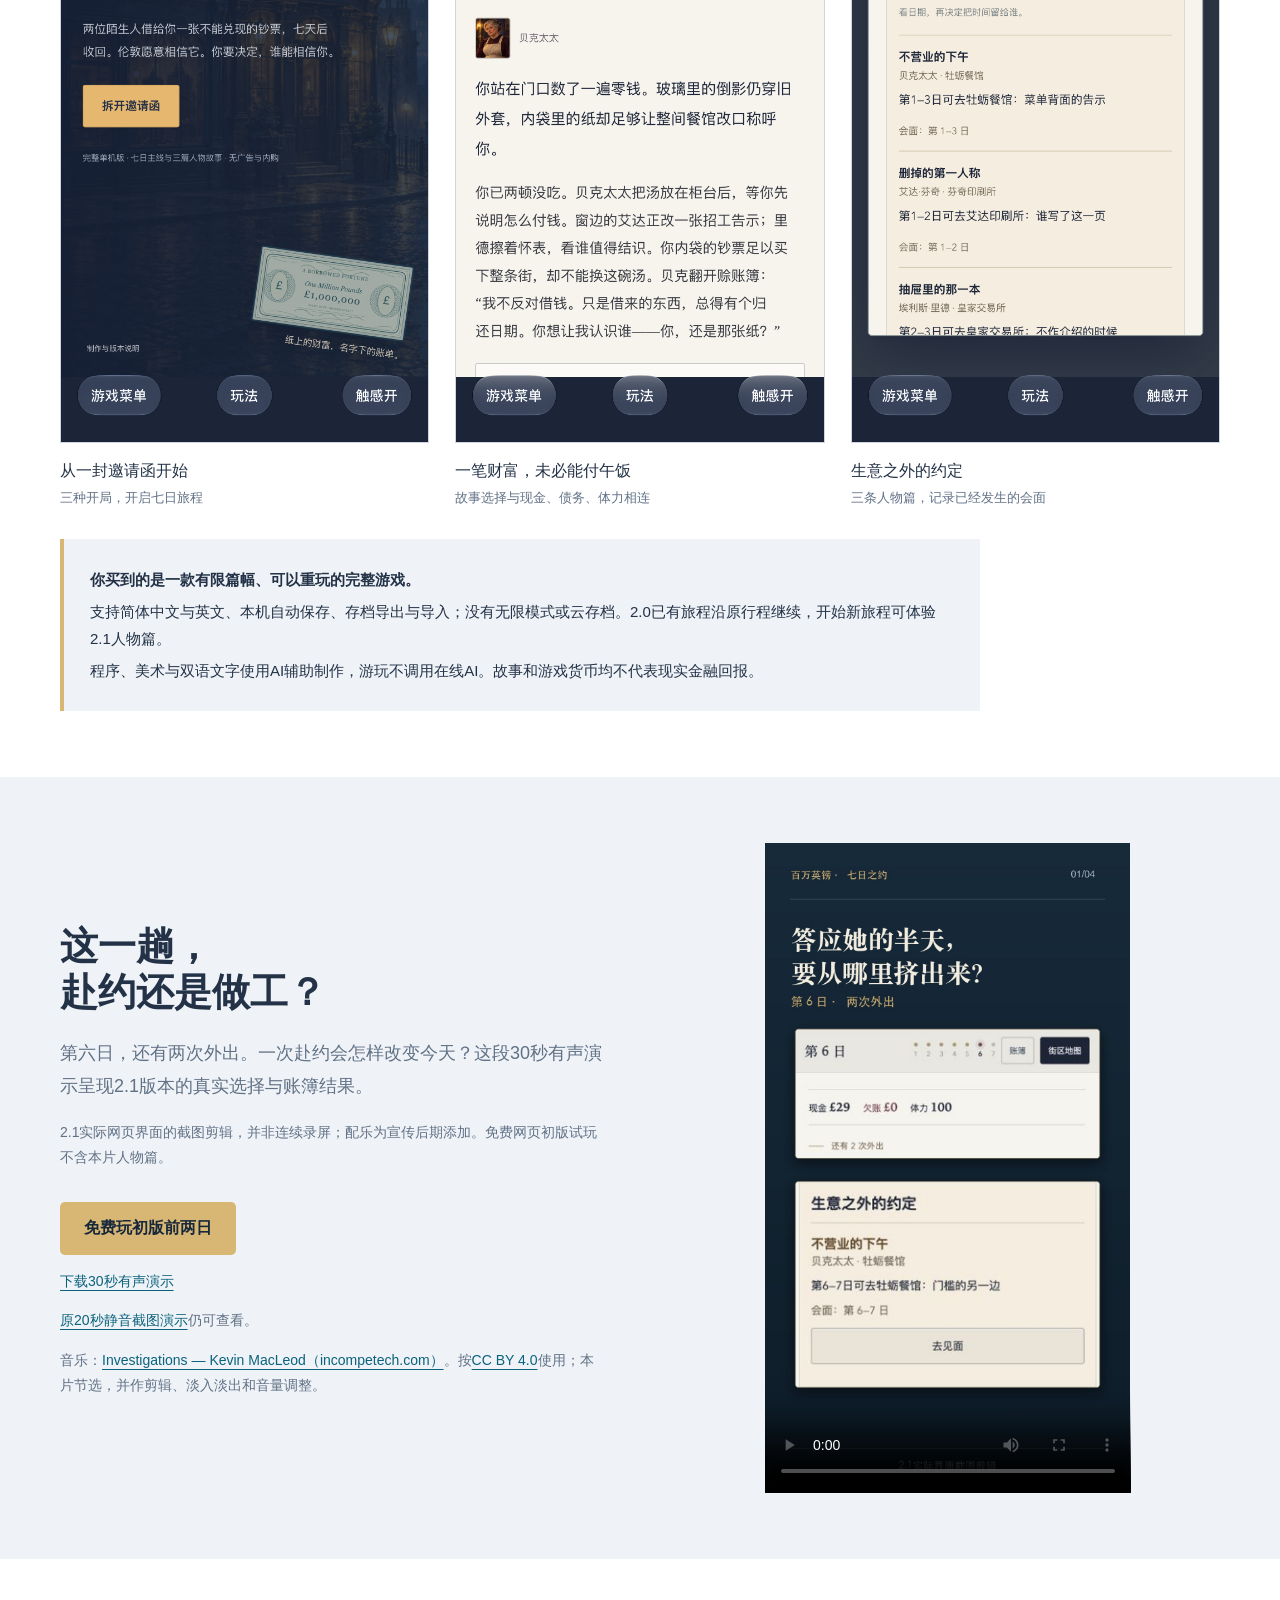
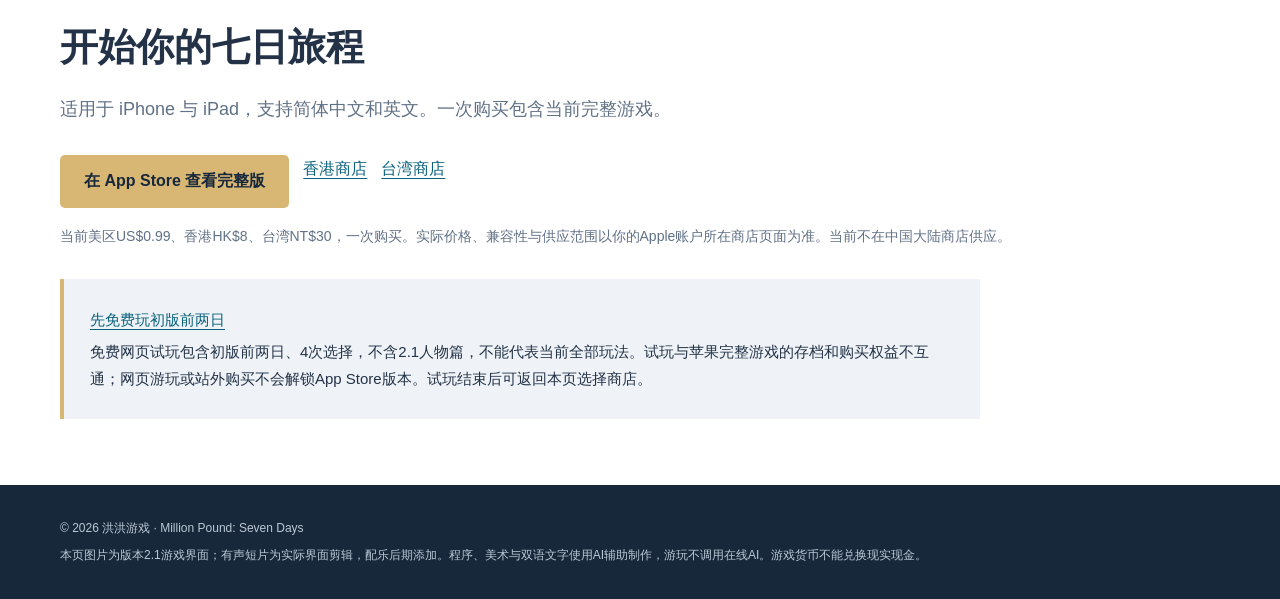
==== commit b6b093a2: "为游戏截图预留尺寸以稳定短片锚点" ====
--- a/games/million-pound/index.html
+++ b/games/million-pound/index.html
@@ -5,9 +5,9 @@
 @media(max-width:620px){.wrap{width:calc(100% - 34px)}.top{align-items:flex-start;gap:15px}.top nav{display:flex;gap:10px;flex-wrap:wrap;justify-content:flex-end}.top a{margin:0;font-size:12px}.brand{font-size:14px;white-space:nowrap}.hero{display:block;padding-top:36px}.hero-image{margin:32px auto 0;width:240px}.hook{font-size:23px}.summary{grid-template-columns:1fr;gap:17px;padding:23px 0}.summary div{display:flex;align-items:baseline;gap:15px}.summary b{font-size:17px;min-width:110px}.summary p{margin:0}.gallery{display:flex;overflow-x:auto;scroll-snap-type:x mandatory;padding-bottom:10px}.gallery figure{min-width:78%;scroll-snap-align:center}.film-grid{display:block}.film video{max-height:580px;margin-top:28px}.catalog-grid{grid-template-columns:1fr}.post-grid{grid-template-columns:1fr}.post{padding:17px}.desk>summary .wrap{display:block}.desk>summary span{display:block;margin-top:8px}section{padding:45px 0}h2{font-size:31px}.intro{font-size:16px}th,td{padding:11px;min-width:120px}th:first-child,td:first-child{min-width:40px}.post textarea{min-height:360px}}
 @media(prefers-reduced-motion:reduce){html{scroll-behavior:auto}}
 </style></head><body>
-<header class="mast"><div class="wrap"><div class="top"><div class="brand">洪洪游戏</div><nav aria-label="页面导航"><a data-demo href="demo/">免费试玩</a><a href="#story">游戏画面</a><a href="#film">短片</a><a href="#purchase">购买入口</a></nav></div><div class="hero"><div class="hero-copy"><p class="version">iPhone 与 iPad 上的完整短篇</p><h1>百万英镑<span class="sub">七日之约</span></h1><p class="hook">他们看见百万。<br>你要付的是明天的账。</p><p class="lead">借来一张不能兑现的百万钞票，七天后原样归还。谋生、还债、与人相处；你可以借来体面，但承诺要亲自兑现。</p><div class="actions"><a class="button" data-demo href="demo/">免费玩初版前两日</a><a class="button secondary" href="#purchase">查看苹果完整版</a></div><p class="buy-note">试玩无需注册，初版2日、4次选择，不含2.1人物篇。<br>苹果2.1完整版一次买断；美区US$0.99。当前不在中国大陆商店供应。</p></div><figure class="hero-image"><img src="assets/iphone-max-2.1-start-zh.png" alt="百万英镑七日之约2.1的中文开场界面"><figcaption>版本2.1真实界面截图</figcaption></figure></div></div></header>
+<header class="mast"><div class="wrap"><div class="top"><div class="brand">洪洪游戏</div><nav aria-label="页面导航"><a data-demo href="demo/">免费试玩</a><a href="#story">游戏画面</a><a href="#film">短片</a><a href="#purchase">购买入口</a></nav></div><div class="hero"><div class="hero-copy"><p class="version">iPhone 与 iPad 上的完整短篇</p><h1>百万英镑<span class="sub">七日之约</span></h1><p class="hook">他们看见百万。<br>你要付的是明天的账。</p><p class="lead">借来一张不能兑现的百万钞票，七天后原样归还。谋生、还债、与人相处；你可以借来体面，但承诺要亲自兑现。</p><div class="actions"><a class="button" data-demo href="demo/">免费玩初版前两日</a><a class="button secondary" href="#purchase">查看苹果完整版</a></div><p class="buy-note">试玩无需注册，初版2日、4次选择，不含2.1人物篇。<br>苹果2.1完整版一次买断；美区US$0.99。当前不在中国大陆商店供应。</p></div><figure class="hero-image"><img width="1320" height="2868" src="assets/iphone-max-2.1-start-zh.png" alt="百万英镑七日之约2.1的中文开场界面"><figcaption>版本2.1真实界面截图</figcaption></figure></div></div></header>
 <div class="wrap"><div class="summary"><div><b>七日完整故事</b><p>三种开局，五类主结局</p></div><div><b>有限时间里的取舍</b><p>每天一个故事决定、两次外出</p></div><div><b>一次购买</b><p>离线单人，无广告、内购或订阅</p></div></div></div>
-<main><section id="story"><div class="wrap"><h2>钞票之外，还有人等着你。</h2><p class="intro">贝克太太、艾达和里德各有三次会面。工作、休息、还债与赴约共用外出机会。看清代价、条件和期限，再决定把今天留给谁。</p><div class="gallery"><figure><a href="assets/iphone-max-2.1-start-zh.png" target="_blank" rel="noopener"><img src="assets/iphone-max-2.1-start-zh.png" alt="从一封邀请函开始"></a><figcaption>从一封邀请函开始<small>三种开局，开启七日旅程</small></figcaption></figure><figure><a href="assets/iphone-max-2.1-gameplay-zh.png" target="_blank" rel="noopener"><img loading="lazy" decoding="async" src="assets/iphone-max-2.1-gameplay-zh.png" alt="一笔财富，未必能付午饭"></a><figcaption>一笔财富，未必能付午饭<small>故事选择与现金、债务、体力相连</small></figcaption></figure><figure><a href="assets/iphone-max-2.1-personal-zh.png" target="_blank" rel="noopener"><img loading="lazy" decoding="async" src="assets/iphone-max-2.1-personal-zh.png" alt="生意之外的约定"></a><figcaption>生意之外的约定<small>三条人物篇，记录已经发生的会面</small></figcaption></figure></div><div class="limits"><p><strong>你买到的是一款有限篇幅、可以重玩的完整游戏。</strong></p><p>支持简体中文与英文、本机自动保存、存档导出与导入；没有无限模式或云存档。2.0已有旅程沿原行程继续，开始新旅程可体验2.1人物篇。</p><p>程序、美术与双语文字使用AI辅助制作，游玩不调用在线AI。故事和游戏货币均不代表现实金融回报。</p></div></div></section>
+<main><section id="story"><div class="wrap"><h2>钞票之外，还有人等着你。</h2><p class="intro">贝克太太、艾达和里德各有三次会面。工作、休息、还债与赴约共用外出机会。看清代价、条件和期限，再决定把今天留给谁。</p><div class="gallery"><figure><a href="assets/iphone-max-2.1-start-zh.png" target="_blank" rel="noopener"><img width="1320" height="2868" src="assets/iphone-max-2.1-start-zh.png" alt="从一封邀请函开始"></a><figcaption>从一封邀请函开始<small>三种开局，开启七日旅程</small></figcaption></figure><figure><a href="assets/iphone-max-2.1-gameplay-zh.png" target="_blank" rel="noopener"><img width="1320" height="2868" loading="lazy" decoding="async" src="assets/iphone-max-2.1-gameplay-zh.png" alt="一笔财富，未必能付午饭"></a><figcaption>一笔财富，未必能付午饭<small>故事选择与现金、债务、体力相连</small></figcaption></figure><figure><a href="assets/iphone-max-2.1-personal-zh.png" target="_blank" rel="noopener"><img width="1320" height="2868" loading="lazy" decoding="async" src="assets/iphone-max-2.1-personal-zh.png" alt="生意之外的约定"></a><figcaption>生意之外的约定<small>三条人物篇，记录已经发生的会面</small></figcaption></figure></div><div class="limits"><p><strong>你买到的是一款有限篇幅、可以重玩的完整游戏。</strong></p><p>支持简体中文与英文、本机自动保存、存档导出与导入；没有无限模式或云存档。2.0已有旅程沿原行程继续，开始新旅程可体验2.1人物篇。</p><p>程序、美术与双语文字使用AI辅助制作，游玩不调用在线AI。故事和游戏货币均不代表现实金融回报。</p></div></div></section>
 <section class="film" id="film"><div class="wrap film-grid"><div><h2>这一趟，<br>赴约还是做工？</h2><p class="intro">第六日，还有两次外出。一次赴约会怎样改变今天？这段30秒有声演示呈现2.1版本的真实选择与账簿结果。</p><p class="small">2.1实际网页界面的截图剪辑，并非连续录屏；配乐为宣传后期添加。免费网页初版试玩不含本片人物篇。</p><a class="button" data-demo href="demo/">免费玩初版前两日</a><p class="small"><a href="appointment-demo.mp4" download>下载30秒有声演示</a></p><p class="small"><a href="screenshot-demo.mp4">原20秒静音截图演示</a>仍可查看。</p><p class="small">音乐：<a href="https://incompetech.com/music/royalty-free/index.html?isrc=USUAN1100646" target="_blank" rel="noopener">Investigations — Kevin MacLeod（incompetech.com）</a>。按<a href="https://creativecommons.org/licenses/by/4.0/" target="_blank" rel="noopener">CC BY 4.0</a>使用；本片节选，并作剪辑、淡入淡出和音量调整。</p></div><video controls playsinline preload="metadata" poster="assets/appointment-poster.jpg" aria-label="百万英镑七日之约：赴约选择与结果，30秒有声界面演示"><source src="appointment-demo.mp4" type="video/mp4">浏览器不支持视频，可使用下载链接。</video></div></section>
 <section id="purchase"><div class="wrap"><h2>开始你的七日旅程</h2><p class="intro">适用于 iPhone 与 iPad，支持简体中文和英文。一次购买包含当前完整游戏。</p><div class="actions"><a class="button" data-store href="https://apps.apple.com/app/apple-store/id6824125073?pt=129492798&amp;ct=million-web-20261028&amp;mt=8" target="_blank" rel="noopener">在 App Store 查看完整版</a><a data-store href="https://apps.apple.com/hk/app/million-pound-seven-days/id6824125073?pt=129492798&amp;ct=million-web-20261028&amp;mt=8" target="_blank" rel="noopener">香港商店</a><a data-store href="https://apps.apple.com/tw/app/million-pound-seven-days/id6824125073?pt=129492798&amp;ct=million-web-20261028&amp;mt=8" target="_blank" rel="noopener">台湾商店</a></div><p class="small">当前美区US$0.99、香港HK$8、台湾NT$30，一次购买。实际价格、兼容性与供应范围以你的Apple账户所在商店页面为准。当前不在中国大陆商店供应。</p><div class="limits"><p><a data-demo href="demo/">先免费玩初版前两日</a></p><p>免费网页试玩包含初版前两日、4次选择，不含2.1人物篇，不能代表当前全部玩法。试玩与苹果完整游戏的存档和购买权益不互通；网页游玩或站外购买不会解锁App Store版本。试玩结束后可返回本页选择商店。</p></div></div></section></main><footer class="site-footer"><div class="wrap"><p>© 2026 洪洪游戏 · Million Pound: Seven Days</p><p>本页图片为版本2.1游戏界面；有声短片为实际界面剪辑，配乐后期添加。程序、美术与双语文字使用AI辅助制作，游玩不调用在线AI。游戏货币不能兑换现实现金。</p></div></footer><script>
 // Only a named public placement is carried through the trial; no cookies or visitor identifiers.
